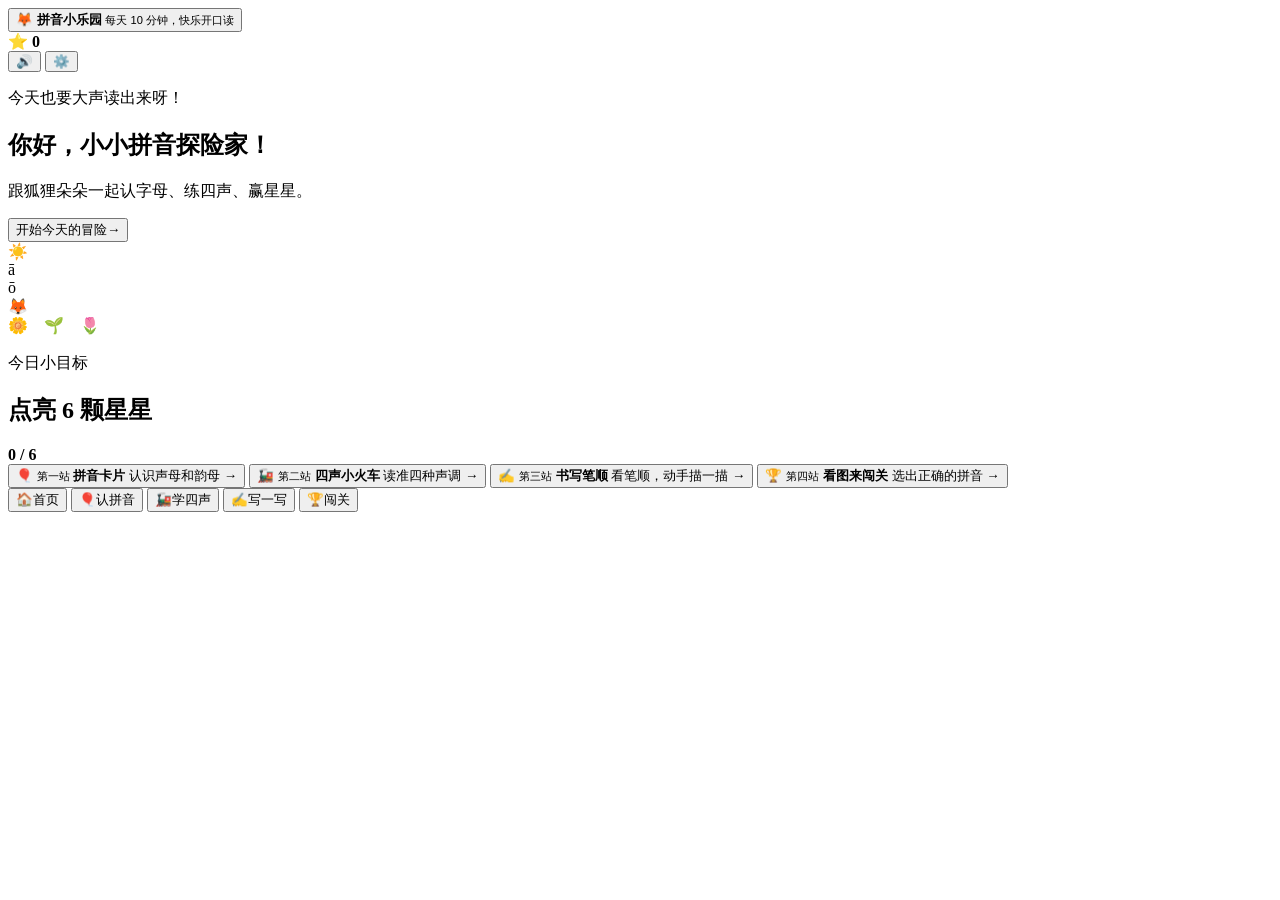
==== index.html @ d196d945 "Add index.html" ====
<!doctype html>
<html lang="zh-CN">
  <head>
    <meta charset="UTF-8" />
    <meta name="viewport" content="width=device-width, initial-scale=1.0, viewport-fit=cover" />
    <meta name="theme-color" content="#ff7a59" />
    <meta
      name="description"
      content="面向5岁儿童的汉语拼音启蒙互动小程序：认拼音、学四声、看图闯关。"
    />
    <title>拼音小乐园</title>
    <link rel="manifest" href="./manifest.webmanifest" />
    <link rel="stylesheet" href="./styles.css?v=3" />
  </head>
  <body>
    <div class="sky-orb orb-one" aria-hidden="true"></div>
    <div class="sky-orb orb-two" aria-hidden="true"></div>

    <div class="app-shell">
      <header class="topbar">
        <button class="brand" data-page-link="home" aria-label="回到首页">
          <span class="brand-mascot" aria-hidden="true">🦊</span>
          <span>
            <strong>拼音小乐园</strong>
            <small>每天 10 分钟，快乐开口读</small>
          </span>
        </button>
        <div class="top-actions">
          <div class="star-pill" aria-label="获得的星星">
            <span aria-hidden="true">⭐</span>
            <strong id="starCount">0</strong>
          </div>
          <button class="icon-button" id="soundToggle" aria-label="关闭声音" aria-pressed="true">
            🔊
          </button>
          <button class="icon-button" id="parentButton" aria-label="家长设置">⚙️</button>
        </div>
      </header>

      <main>
        <section class="page active" id="page-home" aria-labelledby="homeTitle">
          <div class="hero panel">
            <div class="hero-copy">
              <p class="eyebrow">今天也要大声读出来呀！</p>
              <h1 id="homeTitle">你好，小小拼音探险家！</h1>
              <p class="hero-text">跟狐狸朵朵一起认字母、练四声、赢星星。</p>
              <button class="primary-button" data-page-link="learn">
                <span>开始今天的冒险</span><span aria-hidden="true">→</span>
              </button>
            </div>
            <div class="hero-scene" aria-hidden="true">
              <div class="sun">☀️</div>
              <div class="cloud cloud-a">ā</div>
              <div class="cloud cloud-o">ō</div>
              <div class="mascot">🦊</div>
              <div class="grass">🌼　🌱　🌷</div>
            </div>
          </div>

          <div class="daily-progress panel">
            <div>
              <p class="section-kicker">今日小目标</p>
              <h2>点亮 6 颗星星</h2>
            </div>
            <div class="progress-wrap">
              <div class="progress-track" aria-label="今日进度">
                <div class="progress-fill" id="dailyProgress"></div>
              </div>
              <strong id="dailyProgressText">0 / 6</strong>
            </div>
          </div>

          <div class="adventure-grid" aria-label="学习模块">
            <button class="adventure-card coral" data-page-link="learn">
              <span class="card-icon" aria-hidden="true">🎈</span>
              <span class="card-copy">
                <small>第一站</small>
                <strong>拼音卡片</strong>
                <span>认识声母和韵母</span>
              </span>
              <span class="round-arrow" aria-hidden="true">→</span>
            </button>
            <button class="adventure-card blue" data-page-link="tones">
              <span class="card-icon" aria-hidden="true">🚂</span>
              <span class="card-copy">
                <small>第二站</small>
                <strong>四声小火车</strong>
                <span>读准四种声调</span>
              </span>
              <span class="round-arrow" aria-hidden="true">→</span>
            </button>
            <button class="adventure-card mint" data-page-link="write">
              <span class="card-icon" aria-hidden="true">✍️</span>
              <span class="card-copy">
                <small>第三站</small>
                <strong>书写笔顺</strong>
                <span>看笔顺，动手描一描</span>
              </span>
              <span class="round-arrow" aria-hidden="true">→</span>
            </button>
            <button class="adventure-card yellow" data-page-link="quiz">
              <span class="card-icon" aria-hidden="true">🏆</span>
              <span class="card-copy">
                <small>第四站</small>
                <strong>看图来闯关</strong>
                <span>选出正确的拼音</span>
              </span>
              <span class="round-arrow" aria-hidden="true">→</span>
            </button>
          </div>
        </section>

        <section class="page" id="page-learn" aria-labelledby="learnTitle" hidden>
          <div class="page-heading">
            <button class="back-button" data-page-link="home" aria-label="返回首页">←</button>
            <div>
              <p class="section-kicker">第一站</p>
              <h1 id="learnTitle">拼音卡片</h1>
              <p>点一点、听一听，再跟着大声读。</p>
            </div>
          </div>

          <div class="category-tabs" id="categoryTabs" role="tablist" aria-label="拼音分类"></div>

          <div class="lesson-layout">
            <aside class="lesson-map panel" aria-label="本组拼音列表">
              <div class="map-heading">
                <span>学习地图</span>
                <strong id="groupProgress">0 / 0</strong>
              </div>
              <div class="mini-card-grid" id="miniCardGrid"></div>
            </aside>

            <article class="sound-card panel" aria-live="polite">
              <span class="sound-badge" id="soundBadge">声母</span>
              <button class="speaker-bubble" id="cardSpeakButton" aria-label="播放读音">🔊</button>
              <div class="pinyin-letter" id="pinyinLetter">b</div>
              <div class="mouth-tip" id="mouthTip">双唇紧闭，再轻轻放开</div>
              <div class="example-word">
                <span class="example-emoji" id="exampleEmoji" aria-hidden="true">🥛</span>
                <span>
                  <small>跟我读</small>
                  <strong id="exampleText">bō · 玻璃的玻</strong>
                </span>
              </div>
              <div class="card-actions">
                <button class="secondary-button" id="previousCard">← 上一个</button>
                <button class="learned-button" id="learnedButton">我会读啦 ⭐</button>
                <button class="secondary-button" id="nextCard">下一个 →</button>
              </div>
            </article>
          </div>
        </section>

        <section class="page" id="page-tones" aria-labelledby="tonesTitle" hidden>
          <div class="page-heading">
            <button class="back-button" data-page-link="home" aria-label="返回首页">←</button>
            <div>
              <p class="section-kicker">第二站</p>
              <h1 id="tonesTitle">四声小火车</h1>
              <p>选择一个韵母，再让小火车开过四座声调山。</p>
            </div>
          </div>

          <div class="vowel-picker panel">
            <span>选择韵母</span>
            <div id="vowelButtons" class="vowel-buttons" aria-label="选择韵母"></div>
          </div>

          <div class="tone-stage panel">
            <div class="tone-landscape" aria-hidden="true">
              <span class="track"></span>
              <span class="tone-train" id="toneTrain">🚂</span>
            </div>
            <div class="tone-grid" id="toneGrid"></div>
            <p class="tone-rhyme" id="toneRhyme">一声平，二声扬，三声拐弯，四声降。</p>
          </div>
        </section>

        <section class="page" id="page-write" aria-labelledby="writeTitle" hidden>
          <div class="page-heading">
            <button class="back-button" data-page-link="home" aria-label="返回首页">←</button>
            <div>
              <p class="section-kicker">第三站</p>
              <h1 id="writeTitle">书写笔顺</h1>
              <p>先看动画，再用手指沿着虚线慢慢写。</p>
            </div>
          </div>

          <div class="writing-picker panel">
            <div>
              <strong>选择要练的字母</strong>
              <small>先练单韵母，再练声母</small>
            </div>
            <div class="writing-letter-buttons" id="writingLetterButtons" aria-label="选择书写字母"></div>
          </div>

          <div class="writing-workspace">
            <article class="stroke-demo-card panel">
              <div class="writing-card-heading">
                <div>
                  <span class="writing-tag">看一看</span>
                  <h2><span id="writingLetterTitle">a</span> 怎么写？</h2>
                </div>
                <button class="listen-chip" id="writingSpeakButton">🔊 听读音</button>
              </div>
              <canvas id="strokeDemoCanvas" width="520" height="360" aria-label="字母笔顺动画"></canvas>
              <ol class="stroke-steps" id="strokeSteps"></ol>
              <button class="primary-button play-strokes" id="playStrokes">▶ 播放笔顺</button>
            </article>

            <article class="trace-card panel">
              <div class="writing-card-heading">
                <div>
                  <span class="writing-tag blue-tag">写一写</span>
                  <h2>轮到你啦！</h2>
                </div>
                <span class="pencil-chip" aria-hidden="true">✏️</span>
              </div>
              <p class="trace-tip">沿着浅色字母写，可以多写几遍。</p>
              <div class="trace-canvas-wrap">
                <canvas id="traceCanvas" width="520" height="420" aria-label="字母描写画板"></canvas>
              </div>
              <div class="trace-actions">
                <button class="secondary-button" id="clearTrace">清除重写</button>
                <button class="learned-button" id="finishWriting">我写好啦 ⭐</button>
              </div>
            </article>
          </div>
        </section>

        <section class="page" id="page-quiz" aria-labelledby="quizTitle" hidden>
          <div class="page-heading">
            <button class="back-button" data-page-link="home" aria-label="返回首页">←</button>
            <div>
              <p class="section-kicker">第四站</p>
              <h1 id="quizTitle">看图来闯关</h1>
              <p>不用打字，点出图片对应的拼音。</p>
            </div>
          </div>

          <div class="quiz-shell panel">
            <div class="quiz-intro" id="quizIntro">
              <div class="trophy" aria-hidden="true">🏆</div>
              <h2>准备好了吗？</h2>
              <p>一共有 8 关。答对会得到星星，答错也可以再试一次。</p>
              <button class="primary-button" id="startQuiz">开始闯关</button>
            </div>

            <div class="quiz-game" id="quizGame" hidden>
              <div class="quiz-status">
                <strong id="quizStep">第 1 / 8 关</strong>
                <div class="quiz-dots" id="quizDots" aria-label="闯关进度"></div>
                <span id="quizScore">⭐ 0</span>
              </div>
              <div class="picture-card">
                <span id="quizEmoji" class="quiz-emoji" aria-hidden="true">🐱</span>
                <button id="quizWordSpeak" class="listen-chip">🔊 听一听</button>
                <h2>它的拼音是哪一个？</h2>
              </div>
              <div class="answer-grid" id="answerGrid"></div>
              <div class="quiz-feedback" id="quizFeedback" aria-live="assertive"></div>
              <button class="primary-button next-question" id="nextQuestion" hidden>下一关 →</button>
            </div>

            <div class="quiz-result" id="quizResult" hidden>
              <div class="result-stars" id="resultStars" aria-hidden="true">⭐⭐⭐</div>
              <h2 id="resultTitle">太棒啦！</h2>
              <p id="resultText"></p>
              <div class="result-actions">
                <button class="secondary-button" data-page-link="home">回到首页</button>
                <button class="primary-button" id="restartQuiz">再玩一次</button>
              </div>
            </div>
          </div>
        </section>
      </main>

      <nav class="bottom-nav" aria-label="主导航">
        <button class="nav-item active" data-page-link="home"><span>🏠</span>首页</button>
        <button class="nav-item" data-page-link="learn"><span>🎈</span>认拼音</button>
        <button class="nav-item" data-page-link="tones"><span>🚂</span>学四声</button>
        <button class="nav-item" data-page-link="write"><span>✍️</span>写一写</button>
        <button class="nav-item" data-page-link="quiz"><span>🏆</span>闯关</button>
      </nav>
    </div>

    <dialog id="parentDialog" class="parent-dialog">
      <form method="dialog">
        <div class="dialog-title">
          <div>
            <small>仅供家长操作</small>
            <h2>家长设置</h2>
          </div>
          <button class="dialog-close" value="cancel" aria-label="关闭">×</button>
        </div>
        <div class="setting-row">
          <div>
            <strong>每日星星目标</strong>
            <p>建议每次学习 5～10 分钟。</p>
          </div>
          <select id="dailyGoal" aria-label="每日星星目标">
            <option value="4">4 颗</option>
            <option value="6">6 颗</option>
            <option value="8">8 颗</option>
            <option value="10">10 颗</option>
          </select>
        </div>
        <div class="privacy-note">
          <span aria-hidden="true">🛡️</span>
          <p><strong>儿童隐私友好</strong><br />不登录、不联网收集数据，学习记录只保存在这台设备。</p>
        </div>
        <button type="button" class="danger-link" id="resetProgress">清空本机学习记录</button>
      </form>
    </dialog>

    <div class="toast" id="toast" role="status" aria-live="polite"></div>
    <script src="./app.js?v=3" defer></script>
  </body>
</html>
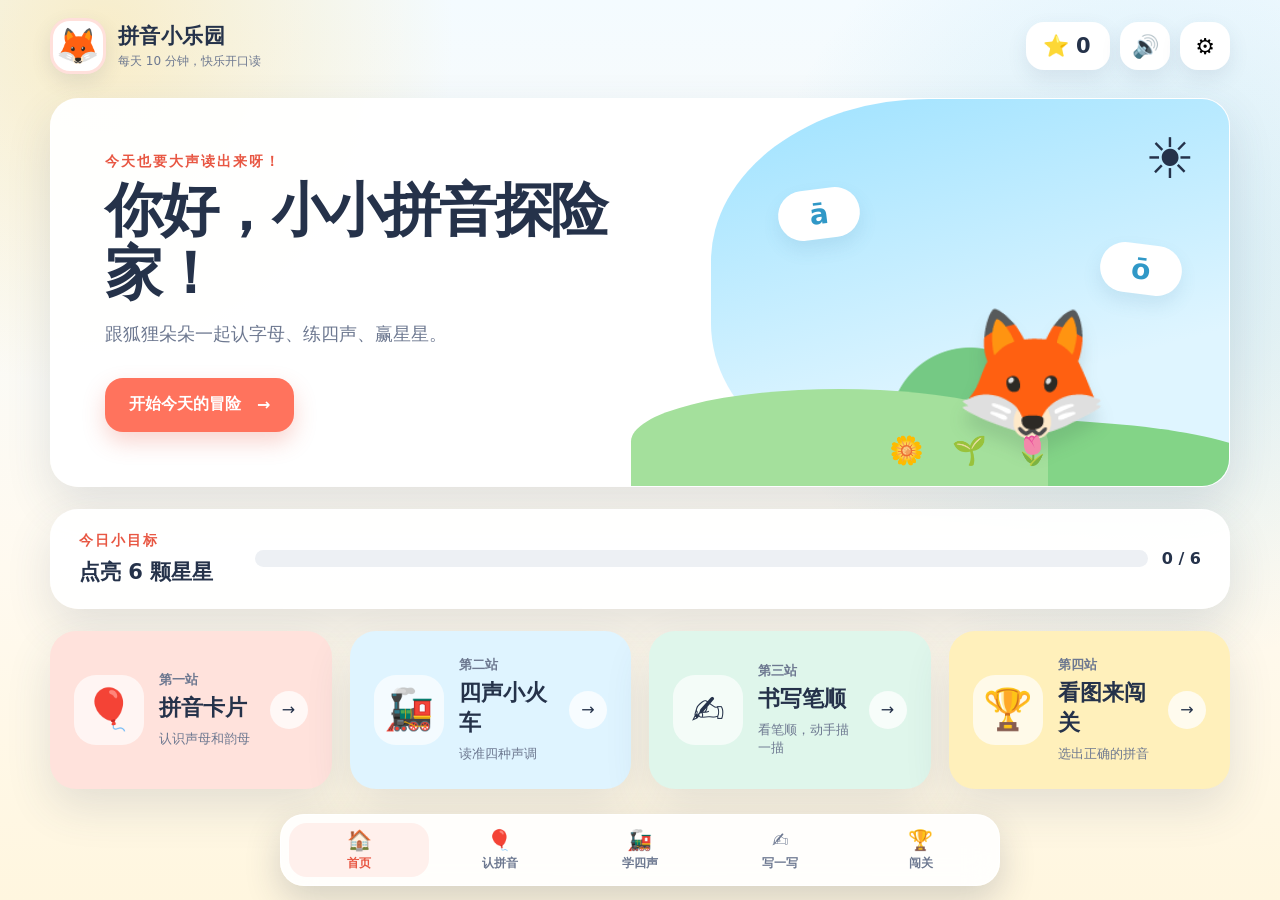
==== commit 29b46cf1: "Use prerecorded Mandarin child-style lesson audio" ====
--- a/index.html
+++ b/index.html
@@ -10,7 +10,7 @@
     />
     <title>拼音小乐园</title>
     <link rel="manifest" href="./manifest.webmanifest" />
-    <link rel="stylesheet" href="./styles.css?v=3" />
+    <link rel="stylesheet" href="./styles.css?v=4" />
   </head>
   <body>
     <div class="sky-orb orb-one" aria-hidden="true"></div>
@@ -315,7 +315,7 @@
     </dialog>
 
     <div class="toast" id="toast" role="status" aria-live="polite"></div>
-    <script src="./app.js?v=3" defer></script>
+    <script src="./app.js?v=4" defer></script>
   </body>
 </html>
 
--- a/styles.css
+++ b/styles.css
@@ -0,0 +1,1544 @@
+:root {
+  --ink: #25324a;
+  --muted: #6d7890;
+  --cream: #fffaf0;
+  --paper: rgba(255, 255, 255, 0.94);
+  --coral: #ff735d;
+  --coral-dark: #e85743;
+  --yellow: #ffc94a;
+  --blue: #5bbce9;
+  --blue-dark: #3098c7;
+  --mint: #8ed9bb;
+  --purple: #a987e8;
+  --shadow: 0 18px 45px rgba(58, 75, 108, 0.14);
+  --radius: 28px;
+}
+
+* {
+  box-sizing: border-box;
+}
+
+html {
+  min-height: 100%;
+  background: #f4fbff;
+}
+
+body {
+  min-width: 320px;
+  min-height: 100vh;
+  margin: 0;
+  color: var(--ink);
+  font-family: "Nunito", "Microsoft YaHei", "PingFang SC", system-ui, sans-serif;
+  background:
+    radial-gradient(circle at 8% 4%, rgba(255, 210, 100, 0.35), transparent 22rem),
+    radial-gradient(circle at 90% 30%, rgba(91, 188, 233, 0.24), transparent 25rem),
+    linear-gradient(180deg, #f4fbff 0%, #fffaf0 63%, #fff6df 100%);
+  overflow-x: hidden;
+}
+
+button,
+select {
+  font: inherit;
+}
+
+button {
+  -webkit-tap-highlight-color: transparent;
+}
+
+button:focus-visible,
+select:focus-visible {
+  outline: 4px solid rgba(62, 155, 205, 0.35);
+  outline-offset: 3px;
+}
+
+.sky-orb {
+  position: fixed;
+  z-index: -1;
+  width: 26rem;
+  height: 26rem;
+  border-radius: 50%;
+  filter: blur(1px);
+  opacity: 0.45;
+}
+
+.orb-one {
+  top: -13rem;
+  left: -9rem;
+  background: #ffe29a;
+}
+
+.orb-two {
+  right: -14rem;
+  bottom: 5rem;
+  background: #bde9ff;
+}
+
+.app-shell {
+  width: min(1180px, calc(100% - 32px));
+  min-height: 100vh;
+  margin: 0 auto;
+  padding: 18px 0 110px;
+}
+
+.topbar {
+  display: flex;
+  align-items: center;
+  justify-content: space-between;
+  margin-bottom: 24px;
+}
+
+.brand {
+  display: flex;
+  gap: 12px;
+  align-items: center;
+  padding: 0;
+  color: var(--ink);
+  text-align: left;
+  background: transparent;
+  border: 0;
+  cursor: pointer;
+}
+
+.brand-mascot {
+  display: grid;
+  width: 56px;
+  height: 56px;
+  place-items: center;
+  font-size: 35px;
+  background: #fff;
+  border: 3px solid rgba(255, 115, 93, 0.22);
+  border-radius: 20px;
+  box-shadow: 0 8px 20px rgba(59, 77, 109, 0.12);
+}
+
+.brand strong,
+.brand small {
+  display: block;
+}
+
+.brand strong {
+  font-size: 21px;
+  letter-spacing: 0.02em;
+}
+
+.brand small {
+  margin-top: 3px;
+  color: var(--muted);
+  font-size: 12px;
+}
+
+.top-actions {
+  display: flex;
+  gap: 10px;
+  align-items: center;
+}
+
+.star-pill,
+.icon-button {
+  min-height: 48px;
+  background: #fff;
+  border: 0;
+  border-radius: 18px;
+  box-shadow: 0 8px 20px rgba(59, 77, 109, 0.1);
+}
+
+.star-pill {
+  display: flex;
+  gap: 7px;
+  align-items: center;
+  min-width: 84px;
+  padding: 0 17px;
+  font-size: 21px;
+}
+
+.icon-button {
+  width: 50px;
+  font-size: 22px;
+  cursor: pointer;
+}
+
+.panel {
+  background: var(--paper);
+  border: 1px solid rgba(255, 255, 255, 0.88);
+  border-radius: var(--radius);
+  box-shadow: var(--shadow);
+}
+
+.hero {
+  display: grid;
+  grid-template-columns: 1.12fr 0.88fr;
+  min-height: 385px;
+  overflow: hidden;
+}
+
+.hero-copy {
+  z-index: 1;
+  align-self: center;
+  padding: 54px;
+}
+
+.eyebrow,
+.section-kicker {
+  margin: 0 0 8px;
+  color: var(--coral-dark);
+  font-size: 14px;
+  font-weight: 900;
+  letter-spacing: 0.14em;
+}
+
+h1,
+h2,
+p {
+  margin-top: 0;
+}
+
+h1 {
+  margin-bottom: 14px;
+  font-size: clamp(34px, 5vw, 58px);
+  line-height: 1.08;
+  letter-spacing: -0.04em;
+}
+
+.hero-text {
+  max-width: 530px;
+  margin-bottom: 28px;
+  color: var(--muted);
+  font-size: 18px;
+  line-height: 1.75;
+}
+
+.primary-button,
+.secondary-button,
+.learned-button {
+  min-height: 54px;
+  padding: 0 24px;
+  font-weight: 900;
+  border-radius: 18px;
+  cursor: pointer;
+  transition: transform 160ms ease, box-shadow 160ms ease, background 160ms ease;
+}
+
+.primary-button {
+  display: inline-flex;
+  gap: 16px;
+  align-items: center;
+  justify-content: center;
+  color: #fff;
+  background: var(--coral);
+  border: 0;
+  box-shadow: 0 10px 22px rgba(232, 87, 67, 0.25);
+}
+
+.primary-button:hover,
+.learned-button:hover,
+.adventure-card:hover {
+  transform: translateY(-3px);
+}
+
+.primary-button:active,
+.secondary-button:active,
+.learned-button:active,
+.adventure-card:active {
+  transform: translateY(1px) scale(0.99);
+}
+
+.hero-scene {
+  position: relative;
+  min-height: 385px;
+  background:
+    radial-gradient(circle at 50% 85%, #75c984 0 19%, transparent 19.4%),
+    linear-gradient(165deg, #9ee2ff, #dff5ff 70%);
+  border-radius: 42% 0 0 42%;
+}
+
+.hero-scene::before,
+.hero-scene::after {
+  position: absolute;
+  right: -30px;
+  bottom: -22px;
+  left: -20px;
+  height: 90px;
+  background: #83d487;
+  border-radius: 50% 50% 0 0;
+  content: "";
+}
+
+.hero-scene::after {
+  right: 35%;
+  bottom: -8px;
+  left: -80px;
+  height: 105px;
+  background: #a4e09c;
+}
+
+.sun,
+.cloud,
+.mascot,
+.grass {
+  position: absolute;
+}
+
+.sun {
+  top: 27px;
+  right: 34px;
+  font-size: 56px;
+  animation: slow-spin 14s linear infinite;
+}
+
+.cloud {
+  display: grid;
+  width: 82px;
+  height: 50px;
+  place-items: center;
+  color: var(--blue-dark);
+  font-size: 28px;
+  font-weight: 900;
+  background: #fff;
+  border-radius: 30px;
+  box-shadow: 0 9px 18px rgba(67, 125, 155, 0.12);
+}
+
+.cloud-a {
+  top: 90px;
+  left: 13%;
+  transform: rotate(-7deg);
+}
+
+.cloud-o {
+  top: 145px;
+  right: 9%;
+  transform: rotate(7deg);
+}
+
+.mascot {
+  z-index: 2;
+  right: 23%;
+  bottom: 38px;
+  font-size: 126px;
+  filter: drop-shadow(0 15px 8px rgba(43, 79, 66, 0.14));
+  animation: gentle-bob 2.8s ease-in-out infinite;
+}
+
+.grass {
+  z-index: 3;
+  right: 0;
+  bottom: 16px;
+  left: 0;
+  text-align: center;
+  font-size: 28px;
+}
+
+.daily-progress {
+  display: grid;
+  grid-template-columns: auto 1fr;
+  gap: 42px;
+  align-items: center;
+  margin: 22px 0;
+  padding: 22px 28px;
+}
+
+.daily-progress h2 {
+  margin: 0;
+  font-size: 21px;
+}
+
+.progress-wrap {
+  display: grid;
+  grid-template-columns: 1fr auto;
+  gap: 14px;
+  align-items: center;
+}
+
+.progress-track {
+  height: 17px;
+  overflow: hidden;
+  background: #edf0f4;
+  border-radius: 20px;
+}
+
+.progress-fill {
+  width: 0;
+  height: 100%;
+  background: linear-gradient(90deg, var(--yellow), #ff9e52);
+  border-radius: inherit;
+  transition: width 350ms ease;
+}
+
+.adventure-grid {
+  display: grid;
+  grid-template-columns: repeat(4, 1fr);
+  gap: 18px;
+}
+
+.adventure-card {
+  display: grid;
+  grid-template-columns: auto 1fr auto;
+  gap: 15px;
+  align-items: center;
+  min-height: 158px;
+  padding: 24px;
+  color: var(--ink);
+  text-align: left;
+  border: 0;
+  border-radius: 26px;
+  box-shadow: var(--shadow);
+  cursor: pointer;
+  transition: transform 160ms ease, box-shadow 160ms ease;
+}
+
+.adventure-card.coral {
+  background: #ffe2dc;
+}
+
+.adventure-card.blue {
+  background: #dff4ff;
+}
+
+.adventure-card.yellow {
+  background: #fff0bb;
+}
+
+.adventure-card.mint {
+  background: #dff6eb;
+}
+
+.card-icon {
+  display: grid;
+  width: 70px;
+  height: 70px;
+  place-items: center;
+  font-size: 40px;
+  background: rgba(255, 255, 255, 0.68);
+  border-radius: 22px;
+}
+
+.card-copy,
+.card-copy small,
+.card-copy strong,
+.card-copy span {
+  display: block;
+}
+
+.card-copy small {
+  margin-bottom: 4px;
+  color: var(--muted);
+  font-weight: 800;
+}
+
+.card-copy strong {
+  margin-bottom: 7px;
+  font-size: 22px;
+}
+
+.card-copy span {
+  color: var(--muted);
+  font-size: 13px;
+}
+
+.round-arrow {
+  display: grid;
+  width: 38px;
+  height: 38px;
+  place-items: center;
+  background: rgba(255, 255, 255, 0.75);
+  border-radius: 50%;
+}
+
+.page-heading {
+  display: flex;
+  gap: 18px;
+  align-items: center;
+  margin: 36px 0 24px;
+}
+
+.page-heading h1 {
+  margin-bottom: 7px;
+  font-size: clamp(34px, 4vw, 48px);
+}
+
+.page-heading p:last-child {
+  margin: 0;
+  color: var(--muted);
+}
+
+.back-button {
+  flex: 0 0 auto;
+  width: 52px;
+  height: 52px;
+  color: var(--ink);
+  font-size: 26px;
+  background: #fff;
+  border: 0;
+  border-radius: 18px;
+  box-shadow: 0 8px 20px rgba(59, 77, 109, 0.1);
+  cursor: pointer;
+}
+
+.category-tabs {
+  display: flex;
+  gap: 10px;
+  margin-bottom: 18px;
+  overflow-x: auto;
+  scrollbar-width: none;
+}
+
+.category-tab {
+  min-width: max-content;
+  min-height: 48px;
+  padding: 0 20px;
+  color: var(--muted);
+  font-weight: 900;
+  background: rgba(255, 255, 255, 0.75);
+  border: 2px solid transparent;
+  border-radius: 18px;
+  cursor: pointer;
+}
+
+.category-tab.active {
+  color: var(--coral-dark);
+  background: #fff;
+  border-color: #ffc9c0;
+}
+
+.lesson-layout {
+  display: grid;
+  grid-template-columns: 0.82fr 1.18fr;
+  gap: 22px;
+}
+
+.lesson-map {
+  padding: 24px;
+}
+
+.map-heading,
+.quiz-status {
+  display: flex;
+  align-items: center;
+  justify-content: space-between;
+}
+
+.map-heading {
+  margin-bottom: 18px;
+  color: var(--muted);
+  font-weight: 800;
+}
+
+.map-heading strong {
+  color: var(--blue-dark);
+}
+
+.mini-card-grid {
+  display: grid;
+  grid-template-columns: repeat(5, minmax(46px, 1fr));
+  gap: 10px;
+}
+
+.mini-card {
+  aspect-ratio: 1;
+  color: var(--ink);
+  font-size: 21px;
+  font-weight: 900;
+  background: #f5f8fb;
+  border: 2px solid transparent;
+  border-radius: 16px;
+  cursor: pointer;
+}
+
+.mini-card.active {
+  color: #fff;
+  background: var(--coral);
+  border-color: var(--coral);
+}
+
+.mini-card.learned:not(.active) {
+  background: #fff3be;
+  border-color: #ffdc69;
+}
+
+.sound-card {
+  position: relative;
+  display: flex;
+  min-height: 510px;
+  flex-direction: column;
+  align-items: center;
+  justify-content: center;
+  padding: 34px;
+  overflow: hidden;
+}
+
+.sound-card::before {
+  position: absolute;
+  width: 350px;
+  height: 350px;
+  background: #fff1ec;
+  border-radius: 50%;
+  content: "";
+}
+
+.sound-badge,
+.speaker-bubble,
+.pinyin-letter,
+.mouth-tip,
+.example-word,
+.card-actions {
+  position: relative;
+  z-index: 1;
+}
+
+.sound-badge {
+  position: absolute;
+  top: 26px;
+  left: 28px;
+  padding: 8px 13px;
+  color: var(--coral-dark);
+  font-size: 13px;
+  font-weight: 900;
+  background: #ffe2dc;
+  border-radius: 20px;
+}
+
+.speaker-bubble {
+  position: absolute;
+  top: 24px;
+  right: 27px;
+  width: 50px;
+  height: 50px;
+  font-size: 23px;
+  background: #e4f6ff;
+  border: 0;
+  border-radius: 18px;
+  cursor: pointer;
+}
+
+.pinyin-letter {
+  margin-top: 20px;
+  color: var(--coral);
+  font-family: Georgia, "Times New Roman", serif;
+  font-size: clamp(112px, 18vw, 190px);
+  font-weight: 800;
+  line-height: 0.9;
+  text-shadow: 0 9px 0 rgba(255, 115, 93, 0.1);
+}
+
+.mouth-tip {
+  margin: 22px 0 20px;
+  color: var(--muted);
+  font-weight: 800;
+}
+
+.example-word {
+  display: flex;
+  gap: 14px;
+  align-items: center;
+  min-width: min(330px, 100%);
+  padding: 14px 18px;
+  background: #fff;
+  border: 2px dashed #ffd0c8;
+  border-radius: 20px;
+}
+
+.example-emoji {
+  font-size: 36px;
+}
+
+.example-word small,
+.example-word strong {
+  display: block;
+}
+
+.example-word small {
+  margin-bottom: 3px;
+  color: var(--muted);
+}
+
+.card-actions {
+  display: flex;
+  gap: 10px;
+  width: 100%;
+  margin-top: 26px;
+}
+
+.secondary-button {
+  color: var(--ink);
+  background: #fff;
+  border: 2px solid #e5eaf0;
+}
+
+.learned-button {
+  flex: 1;
+  color: #805f00;
+  background: var(--yellow);
+  border: 0;
+  box-shadow: 0 9px 18px rgba(255, 190, 55, 0.2);
+}
+
+.learned-button.done {
+  color: #236a4c;
+  background: #bcebd8;
+}
+
+.vowel-picker {
+  display: flex;
+  gap: 18px;
+  align-items: center;
+  margin-bottom: 20px;
+  padding: 20px 24px;
+  font-weight: 900;
+}
+
+.vowel-buttons {
+  display: flex;
+  gap: 10px;
+  flex-wrap: wrap;
+}
+
+.vowel-button {
+  width: 52px;
+  height: 52px;
+  color: var(--ink);
+  font-family: Georgia, serif;
+  font-size: 25px;
+  font-weight: 800;
+  background: #f2f6f9;
+  border: 2px solid transparent;
+  border-radius: 17px;
+  cursor: pointer;
+}
+
+.vowel-button.active {
+  color: #fff;
+  background: var(--blue);
+}
+
+.tone-stage {
+  padding: 32px;
+  overflow: hidden;
+}
+
+.tone-landscape {
+  position: relative;
+  height: 118px;
+  margin-bottom: 10px;
+  background:
+    radial-gradient(ellipse at 20% 100%, #9adb95 0 21%, transparent 21.5%),
+    radial-gradient(ellipse at 48% 100%, #73c985 0 27%, transparent 27.5%),
+    radial-gradient(ellipse at 80% 100%, #a8df9f 0 24%, transparent 24.5%),
+    linear-gradient(#bdeaff, #eefaff);
+  border-radius: 22px;
+}
+
+.track {
+  position: absolute;
+  right: 0;
+  bottom: 19px;
+  left: 0;
+  height: 5px;
+  background: repeating-linear-gradient(90deg, #67544b 0 20px, transparent 20px 31px);
+}
+
+.tone-train {
+  position: absolute;
+  bottom: 23px;
+  left: 7%;
+  font-size: 54px;
+  transition: left 500ms cubic-bezier(0.2, 0.8, 0.2, 1);
+}
+
+.tone-grid {
+  display: grid;
+  grid-template-columns: repeat(4, 1fr);
+  gap: 14px;
+}
+
+.tone-card {
+  min-height: 190px;
+  padding: 22px 14px;
+  text-align: center;
+  background: #fff;
+  border: 3px solid transparent;
+  border-radius: 24px;
+  cursor: pointer;
+  transition: transform 160ms ease, border-color 160ms ease;
+}
+
+.tone-card:hover,
+.tone-card.active {
+  transform: translateY(-3px);
+  border-color: var(--yellow);
+}
+
+.tone-card strong,
+.tone-card span,
+.tone-card small {
+  display: block;
+}
+
+.tone-card strong {
+  color: var(--blue-dark);
+  font-family: Georgia, serif;
+  font-size: 70px;
+  line-height: 1;
+}
+
+.tone-card span {
+  margin: 12px 0 4px;
+  font-size: 18px;
+  font-weight: 900;
+}
+
+.tone-card small {
+  color: var(--muted);
+}
+
+.tone-rhyme {
+  margin: 26px 0 0;
+  color: var(--muted);
+  text-align: center;
+  font-size: 17px;
+  font-weight: 800;
+}
+
+.writing-picker {
+  display: flex;
+  gap: 22px;
+  align-items: center;
+  justify-content: space-between;
+  margin-bottom: 20px;
+  padding: 20px 24px;
+}
+
+.writing-picker strong,
+.writing-picker small {
+  display: block;
+}
+
+.writing-picker small {
+  margin-top: 5px;
+  color: var(--muted);
+}
+
+.writing-letter-buttons {
+  display: flex;
+  gap: 9px;
+  flex-wrap: wrap;
+  justify-content: flex-end;
+}
+
+.writing-letter-button {
+  position: relative;
+  width: 50px;
+  height: 50px;
+  color: var(--ink);
+  font-family: "Comic Sans MS", "KaiTi", cursive;
+  font-size: 25px;
+  font-weight: 800;
+  background: #f3f7f9;
+  border: 2px solid transparent;
+  border-radius: 16px;
+  cursor: pointer;
+}
+
+.writing-letter-button.active {
+  color: #fff;
+  background: var(--purple);
+  border-color: var(--purple);
+}
+
+.writing-letter-button.done:not(.active)::after {
+  position: absolute;
+  top: -5px;
+  right: -4px;
+  display: grid;
+  width: 18px;
+  height: 18px;
+  place-items: center;
+  color: #805f00;
+  font-size: 11px;
+  background: var(--yellow);
+  border-radius: 50%;
+  content: "★";
+}
+
+.writing-workspace {
+  display: grid;
+  grid-template-columns: 0.94fr 1.06fr;
+  gap: 22px;
+}
+
+.stroke-demo-card,
+.trace-card {
+  padding: 25px;
+  overflow: hidden;
+}
+
+.writing-card-heading {
+  display: flex;
+  gap: 14px;
+  align-items: center;
+  justify-content: space-between;
+}
+
+.writing-card-heading h2 {
+  margin: 7px 0 0;
+  font-size: 25px;
+}
+
+.writing-card-heading h2 span {
+  color: var(--purple);
+  font-family: "Comic Sans MS", "KaiTi", cursive;
+  font-size: 34px;
+}
+
+.writing-tag {
+  display: inline-block;
+  padding: 6px 10px;
+  color: #6740b1;
+  font-size: 12px;
+  font-weight: 900;
+  background: #efe7ff;
+  border-radius: 12px;
+}
+
+.blue-tag {
+  color: #287ba2;
+  background: #e1f5ff;
+}
+
+.pencil-chip {
+  display: grid;
+  width: 48px;
+  height: 48px;
+  place-items: center;
+  font-size: 26px;
+  background: #fff1bc;
+  border-radius: 16px;
+}
+
+#strokeDemoCanvas,
+#traceCanvas {
+  display: block;
+  width: 100%;
+  background: #fffdf8;
+  border: 2px solid #edf0f3;
+  border-radius: 22px;
+}
+
+#strokeDemoCanvas {
+  aspect-ratio: 13 / 9;
+  margin: 20px 0 16px;
+}
+
+.stroke-steps {
+  display: grid;
+  gap: 9px;
+  margin: 0 0 18px;
+  padding: 0;
+  list-style: none;
+}
+
+.stroke-step {
+  display: flex;
+  gap: 10px;
+  align-items: center;
+  padding: 10px 13px;
+  color: var(--muted);
+  font-size: 14px;
+  font-weight: 800;
+  background: #f7f8fb;
+  border-radius: 14px;
+}
+
+.stroke-number {
+  display: grid;
+  width: 28px;
+  height: 28px;
+  flex: 0 0 auto;
+  place-items: center;
+  color: #fff;
+  background: var(--coral);
+  border-radius: 50%;
+}
+
+.stroke-step.active {
+  color: #5c3c9c;
+  background: #f1eaff;
+}
+
+.play-strokes {
+  width: 100%;
+}
+
+.trace-tip {
+  margin: 16px 0 10px;
+  color: var(--muted);
+  font-size: 14px;
+}
+
+.trace-canvas-wrap {
+  position: relative;
+}
+
+#traceCanvas {
+  aspect-ratio: 26 / 21;
+  cursor: crosshair;
+  touch-action: none;
+}
+
+.trace-actions {
+  display: grid;
+  grid-template-columns: auto 1fr;
+  gap: 10px;
+  margin-top: 15px;
+}
+
+.trace-actions .learned-button.done {
+  cursor: default;
+}
+
+.quiz-shell {
+  min-height: 520px;
+  padding: 34px;
+}
+
+.quiz-intro,
+.quiz-result {
+  display: flex;
+  min-height: 440px;
+  flex-direction: column;
+  align-items: center;
+  justify-content: center;
+  text-align: center;
+}
+
+.quiz-intro[hidden],
+.quiz-result[hidden],
+.quiz-game[hidden] {
+  display: none;
+}
+
+.trophy {
+  margin-bottom: 14px;
+  font-size: 86px;
+  animation: gentle-bob 2.2s ease-in-out infinite;
+}
+
+.quiz-intro h2,
+.quiz-result h2 {
+  margin-bottom: 10px;
+  font-size: 34px;
+}
+
+.quiz-intro p,
+.quiz-result p {
+  max-width: 500px;
+  margin-bottom: 25px;
+  color: var(--muted);
+  font-size: 17px;
+  line-height: 1.7;
+}
+
+.quiz-status {
+  gap: 18px;
+  margin-bottom: 22px;
+}
+
+.quiz-dots {
+  display: flex;
+  flex: 1;
+  gap: 7px;
+}
+
+.quiz-dot {
+  height: 10px;
+  flex: 1;
+  background: #e9edf1;
+  border-radius: 10px;
+}
+
+.quiz-dot.complete {
+  background: var(--mint);
+}
+
+.quiz-dot.current {
+  background: var(--yellow);
+}
+
+.picture-card {
+  text-align: center;
+}
+
+.quiz-emoji {
+  display: block;
+  margin: 4px 0 8px;
+  font-size: 112px;
+}
+
+.listen-chip {
+  min-height: 42px;
+  padding: 0 17px;
+  color: var(--blue-dark);
+  font-weight: 900;
+  background: #e3f6ff;
+  border: 0;
+  border-radius: 16px;
+  cursor: pointer;
+}
+
+.picture-card h2 {
+  margin: 18px 0;
+  font-size: 24px;
+}
+
+.answer-grid {
+  display: grid;
+  grid-template-columns: repeat(2, 1fr);
+  gap: 13px;
+  width: min(680px, 100%);
+  margin: 0 auto;
+}
+
+.answer-button {
+  min-height: 68px;
+  color: var(--ink);
+  font-family: Georgia, "Times New Roman", serif;
+  font-size: 26px;
+  font-weight: 800;
+  background: #f7f9fb;
+  border: 3px solid transparent;
+  border-radius: 20px;
+  cursor: pointer;
+}
+
+.answer-button:hover:not(:disabled) {
+  border-color: #addff5;
+}
+
+.answer-button.correct {
+  color: #1d694a;
+  background: #d9f6e9;
+  border-color: #7fd0ad;
+}
+
+.answer-button.wrong {
+  color: #a44236;
+  background: #ffe4df;
+  border-color: #ff9f90;
+  animation: tiny-shake 300ms ease;
+}
+
+.quiz-feedback {
+  min-height: 38px;
+  margin: 17px 0 6px;
+  text-align: center;
+  font-size: 18px;
+  font-weight: 900;
+}
+
+.next-question {
+  display: flex;
+  margin: 4px auto 0;
+}
+
+.result-stars {
+  margin-bottom: 16px;
+  font-size: 54px;
+  letter-spacing: 8px;
+}
+
+.result-actions {
+  display: flex;
+  gap: 12px;
+}
+
+.bottom-nav {
+  position: fixed;
+  z-index: 30;
+  right: 50%;
+  bottom: max(14px, env(safe-area-inset-bottom));
+  display: grid;
+  grid-template-columns: repeat(5, 1fr);
+  width: min(720px, calc(100% - 26px));
+  padding: 8px;
+  background: rgba(255, 255, 255, 0.9);
+  border: 1px solid rgba(255, 255, 255, 0.9);
+  border-radius: 24px;
+  box-shadow: 0 14px 36px rgba(42, 55, 82, 0.2);
+  backdrop-filter: blur(16px);
+  transform: translateX(50%);
+}
+
+.nav-item {
+  display: flex;
+  min-height: 54px;
+  gap: 3px;
+  flex-direction: column;
+  align-items: center;
+  justify-content: center;
+  color: var(--muted);
+  font-size: 12px;
+  font-weight: 900;
+  background: transparent;
+  border: 0;
+  border-radius: 18px;
+  cursor: pointer;
+}
+
+.nav-item span {
+  font-size: 20px;
+}
+
+.nav-item.active {
+  color: var(--coral-dark);
+  background: #fff0ec;
+}
+
+.parent-dialog {
+  width: min(520px, calc(100% - 30px));
+  padding: 0;
+  color: var(--ink);
+  background: #fff;
+  border: 0;
+  border-radius: 26px;
+  box-shadow: 0 30px 80px rgba(31, 43, 65, 0.3);
+}
+
+.parent-dialog::backdrop {
+  background: rgba(30, 43, 63, 0.48);
+  backdrop-filter: blur(4px);
+}
+
+.parent-dialog form {
+  padding: 26px;
+}
+
+.dialog-title,
+.setting-row {
+  display: flex;
+  align-items: center;
+  justify-content: space-between;
+}
+
+.dialog-title small {
+  color: var(--coral-dark);
+  font-weight: 900;
+}
+
+.dialog-title h2 {
+  margin: 3px 0 0;
+}
+
+.dialog-close {
+  width: 42px;
+  height: 42px;
+  font-size: 25px;
+  background: #f1f4f7;
+  border: 0;
+  border-radius: 14px;
+  cursor: pointer;
+}
+
+.setting-row {
+  gap: 16px;
+  margin: 24px 0 18px;
+  padding: 18px;
+  background: #f7f9fb;
+  border-radius: 20px;
+}
+
+.setting-row p {
+  margin: 5px 0 0;
+  color: var(--muted);
+  font-size: 13px;
+}
+
+.setting-row select {
+  min-height: 44px;
+  padding: 0 12px;
+  color: var(--ink);
+  font-weight: 900;
+  background: #fff;
+  border: 2px solid #e4e8ed;
+  border-radius: 14px;
+}
+
+.privacy-note {
+  display: flex;
+  gap: 12px;
+  padding: 16px;
+  background: #edfbf5;
+  border-radius: 18px;
+}
+
+.privacy-note span {
+  font-size: 25px;
+}
+
+.privacy-note p {
+  margin: 0;
+  color: #4e6e60;
+  font-size: 13px;
+  line-height: 1.6;
+}
+
+.danger-link {
+  display: block;
+  margin: 20px auto 0;
+  padding: 10px;
+  color: #b34b3d;
+  background: transparent;
+  border: 0;
+  cursor: pointer;
+}
+
+.toast {
+  position: fixed;
+  z-index: 80;
+  top: 22px;
+  right: 50%;
+  max-width: calc(100% - 30px);
+  padding: 13px 19px;
+  color: #fff;
+  font-weight: 900;
+  background: #2d3b55;
+  border-radius: 16px;
+  box-shadow: 0 12px 28px rgba(36, 49, 73, 0.24);
+  opacity: 0;
+  pointer-events: none;
+  transform: translate(50%, -18px);
+  transition: opacity 180ms ease, transform 180ms ease;
+}
+
+.toast.show {
+  opacity: 1;
+  transform: translate(50%, 0);
+}
+
+@keyframes gentle-bob {
+  0%,
+  100% {
+    transform: translateY(0) rotate(-1deg);
+  }
+  50% {
+    transform: translateY(-8px) rotate(1deg);
+  }
+}
+
+@keyframes slow-spin {
+  to {
+    transform: rotate(360deg);
+  }
+}
+
+@keyframes tiny-shake {
+  0%,
+  100% {
+    transform: translateX(0);
+  }
+  33% {
+    transform: translateX(-5px);
+  }
+  66% {
+    transform: translateX(5px);
+  }
+}
+
+@media (max-width: 900px) {
+  .hero {
+    grid-template-columns: 1fr;
+  }
+
+  .hero-copy {
+    padding: 38px 34px 20px;
+  }
+
+  .hero-scene {
+    min-height: 270px;
+    border-radius: 48% 48% 0 0;
+  }
+
+  .mascot {
+    right: 37%;
+    font-size: 100px;
+  }
+
+  .adventure-grid {
+    grid-template-columns: repeat(2, 1fr);
+  }
+
+  .adventure-card {
+    min-height: 128px;
+  }
+
+  .lesson-layout {
+    grid-template-columns: 1fr;
+  }
+
+  .lesson-map {
+    order: 2;
+  }
+
+  .writing-workspace {
+    grid-template-columns: 1fr;
+  }
+}
+
+@media (max-width: 680px) {
+  .app-shell {
+    width: min(100% - 20px, 1180px);
+    padding-top: 11px;
+  }
+
+  .brand small {
+    display: none;
+  }
+
+  .brand strong {
+    font-size: 17px;
+  }
+
+  .brand-mascot {
+    width: 47px;
+    height: 47px;
+    font-size: 29px;
+    border-radius: 16px;
+  }
+
+  .star-pill {
+    min-width: 68px;
+    min-height: 45px;
+    padding: 0 12px;
+  }
+
+  .icon-button {
+    width: 45px;
+    min-height: 45px;
+  }
+
+  .hero-copy {
+    padding: 33px 25px 15px;
+  }
+
+  h1 {
+    font-size: 39px;
+  }
+
+  .hero-text {
+    font-size: 16px;
+  }
+
+  .daily-progress {
+    grid-template-columns: 1fr;
+    gap: 15px;
+  }
+
+  .adventure-grid {
+    grid-template-columns: 1fr;
+  }
+
+  .page-heading {
+    margin-top: 22px;
+  }
+
+  .page-heading h1 {
+    font-size: 34px;
+  }
+
+  .page-heading p:last-child {
+    font-size: 14px;
+  }
+
+  .mini-card-grid {
+    grid-template-columns: repeat(5, 1fr);
+  }
+
+  .sound-card {
+    min-height: 490px;
+    padding: 28px 17px;
+  }
+
+  .pinyin-letter {
+    font-size: 128px;
+  }
+
+  .card-actions {
+    display: grid;
+    grid-template-columns: 1fr 1fr;
+  }
+
+  .learned-button {
+    grid-column: 1 / -1;
+    grid-row: 1;
+  }
+
+  .tone-stage {
+    padding: 18px;
+  }
+
+  .writing-picker {
+    align-items: flex-start;
+    flex-direction: column;
+  }
+
+  .writing-letter-buttons {
+    justify-content: flex-start;
+  }
+
+  .stroke-demo-card,
+  .trace-card {
+    padding: 18px;
+  }
+
+  .writing-card-heading {
+    align-items: flex-start;
+  }
+
+  .trace-actions {
+    grid-template-columns: 1fr;
+  }
+
+  .tone-grid {
+    grid-template-columns: repeat(2, 1fr);
+  }
+
+  .tone-card {
+    min-height: 155px;
+  }
+
+  .tone-card strong {
+    font-size: 55px;
+  }
+
+  .answer-grid {
+    grid-template-columns: 1fr;
+  }
+
+  .quiz-shell {
+    padding: 22px 16px;
+  }
+
+  .quiz-status {
+    align-items: flex-start;
+  }
+
+  .quiz-dots {
+    order: 3;
+    width: 100%;
+    flex-basis: 100%;
+  }
+
+  .quiz-status {
+    flex-wrap: wrap;
+  }
+}
+
+@media (prefers-reduced-motion: reduce) {
+  *,
+  *::before,
+  *::after {
+    scroll-behavior: auto !important;
+    animation-duration: 0.01ms !important;
+    animation-iteration-count: 1 !important;
+    transition-duration: 0.01ms !important;
+  }
+}
+
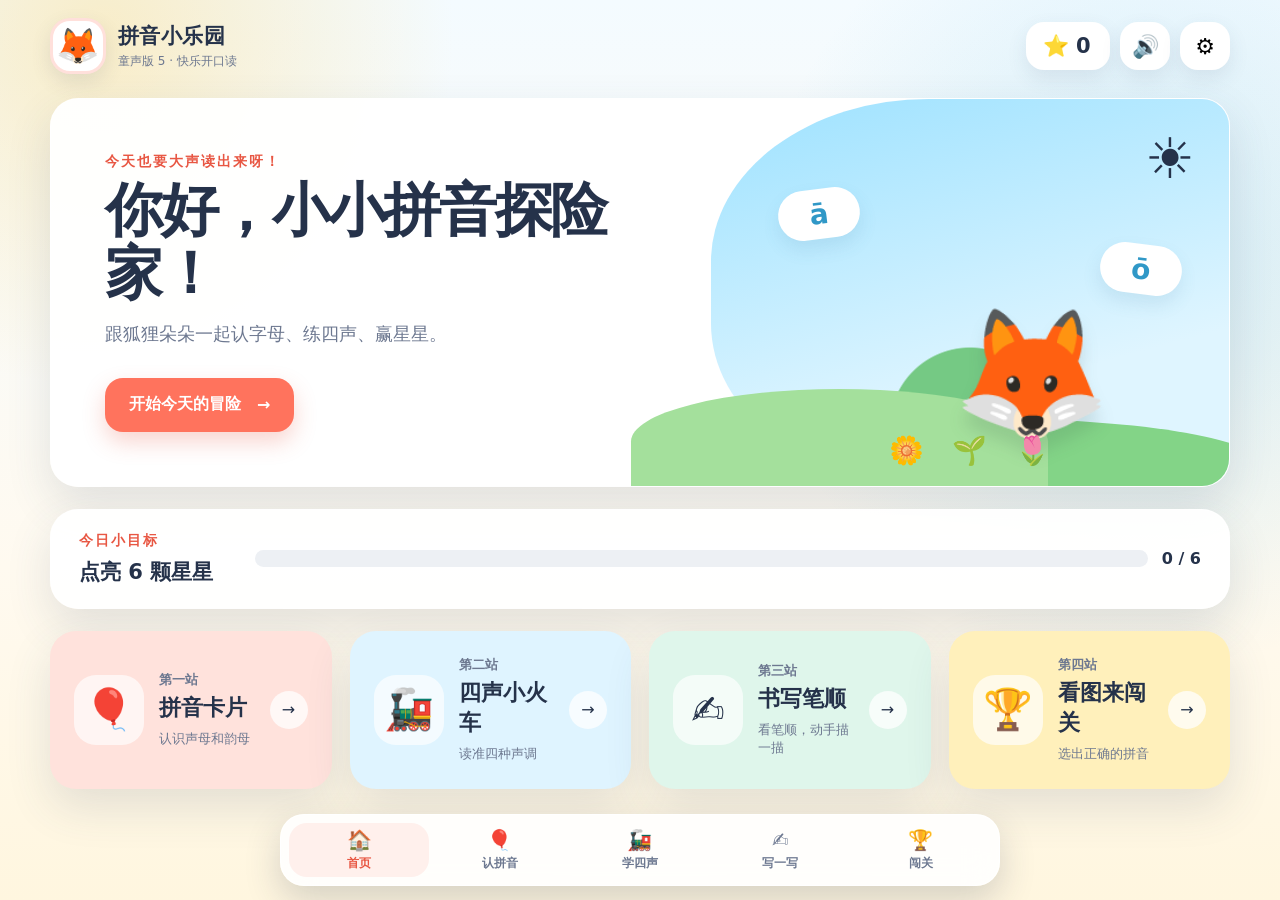
==== commit 93e5fcc6: "Refresh old mobile caches with version 5" ====
--- a/index.html
+++ b/index.html
@@ -10,7 +10,7 @@
     />
     <title>拼音小乐园</title>
     <link rel="manifest" href="./manifest.webmanifest" />
-    <link rel="stylesheet" href="./styles.css?v=4" />
+    <link rel="stylesheet" href="./styles.css?v=5" />
   </head>
   <body>
     <div class="sky-orb orb-one" aria-hidden="true"></div>
@@ -22,7 +22,7 @@
           <span class="brand-mascot" aria-hidden="true">🦊</span>
           <span>
             <strong>拼音小乐园</strong>
-            <small>每天 10 分钟，快乐开口读</small>
+            <small>童声版 5 · 快乐开口读</small>
           </span>
         </button>
         <div class="top-actions">
@@ -315,7 +315,7 @@
     </dialog>
 
     <div class="toast" id="toast" role="status" aria-live="polite"></div>
-    <script src="./app.js?v=4" defer></script>
+    <script src="./app.js?v=5" defer></script>
   </body>
 </html>
 
